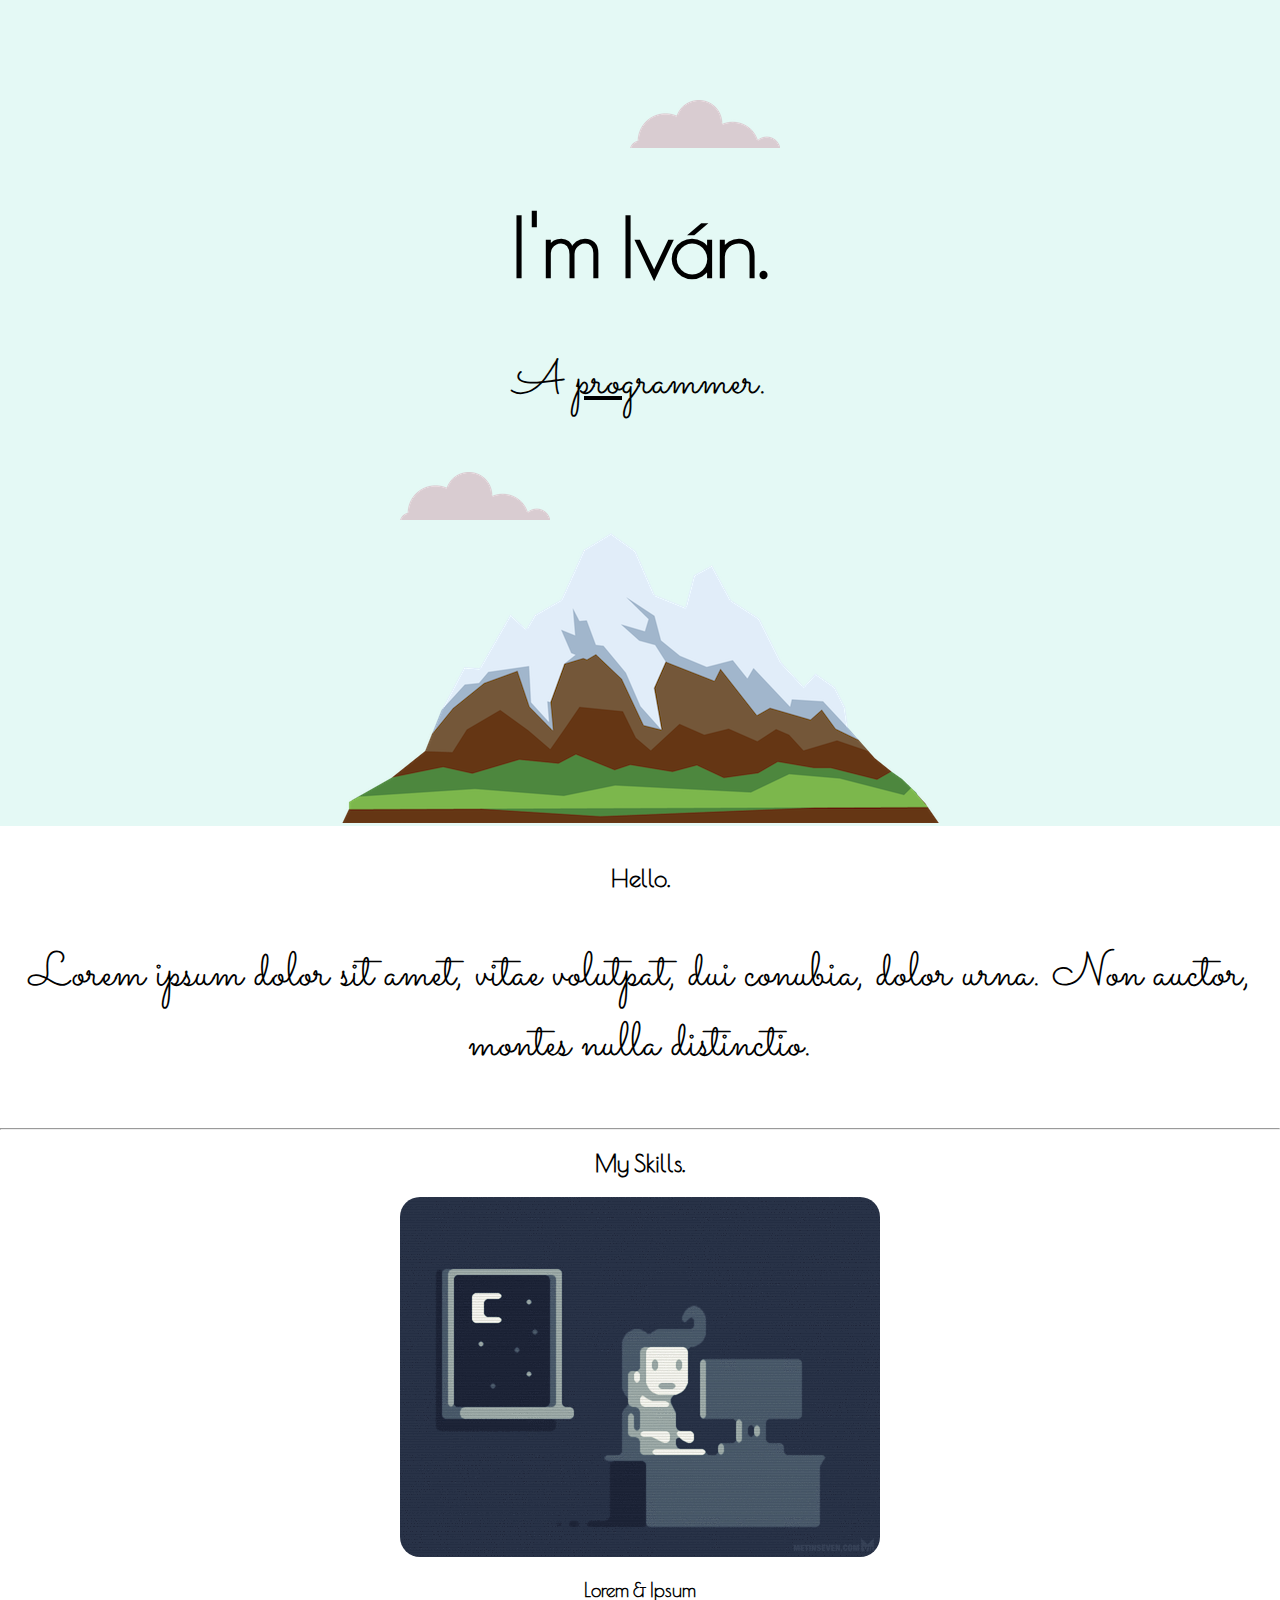
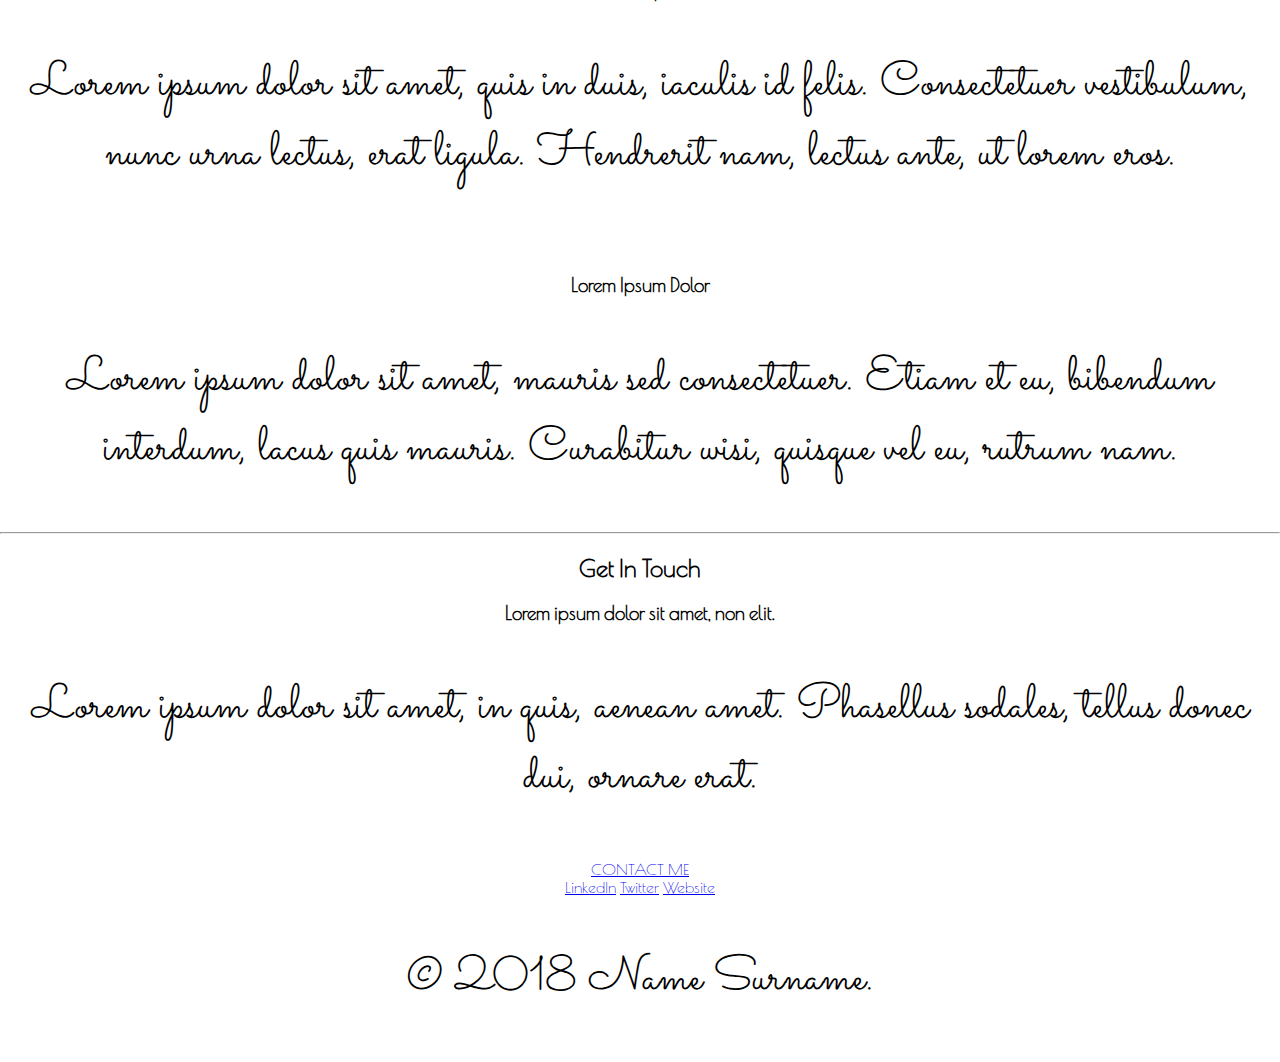
==== index.html @ 5f6c355c "Initial Commit" ====
<!DOCTYPE html>
<html lang="en" dir="ltr">

<head>
  <meta charset="utf-8">
  <title>Iván Alcázar</title>
  <link rel="stylesheet" href="css/styles.css">
  <link rel="icon" href="favicon.ico">
  <link rel="preconnect" href="https://fonts.gstatic.com">
  <link href="https://fonts.googleapis.com/css2?family=Poiret+One&family=Sacramento&display=swap" rel="stylesheet">
</head>

<body>

  <div class="top-container">
    <img class="top-cloud" src="images/cloud.png" alt="cloud-img">
    <h1>I'm Iván.</h1>
    <p>A <span class="pro">pro</span>grammer.</p>
    <img class="bottom-cloud" src="images/cloud.png" alt="cloud-img">
    <img src="images/mountain.png" alt="mountain-img">
  </div>

  <div class="middle-container">
    <div class="profile">
      <img src="" alt="">
      <h2>Hello.</h2>
      <p>Lorem ipsum dolor sit amet, vitae volutpat, dui conubia, dolor urna. Non auctor, montes nulla distinctio.</p>
    </div>
    <hr>
    <div class="skills">
      <h2>My Skills.</h2>
      <div class="skill-row">
        <img class="rounded-edges" src="images/coding.gif" alt="coding">
        <h3>Lorem & Ipsum</h3>
        <p>Lorem ipsum dolor sit amet, quis in duis, iaculis id felis. Consectetuer vestibulum, nunc urna lectus, erat ligula. Hendrerit nam, lectus ante, ut lorem eros.</p>
      </div>
      <div class="skill-row">
        <img class="" src="" alt="">
        <h3>Lorem Ipsum Dolor</h3>
        <p>Lorem ipsum dolor sit amet, mauris sed consectetuer. Etiam et eu, bibendum interdum, lacus quis mauris. Curabitur wisi, quisque vel eu, rutrum nam.</p>
      </div>
    </div>
    <hr>
    <div class="contact-me">
      <h2>Get In Touch</h2>
      <h3>Lorem ipsum dolor sit amet, non elit.</h3>
      <p>Lorem ipsum dolor sit amet, in quis, aenean amet. Phasellus sodales, tellus donec dui, ornare erat.</p>
      <a class="btn" href="mailto:name@email.com">CONTACT ME</a>
    </div>
  </div>


  <div class="bottom-container">
    <a class="footer-link" href="https://www.linkedin.com/">LinkedIn</a>
    <a class="footer-link" href="https://twitter.com/">Twitter</a>
    <a class="footer-link" href="https://www.appbrewery.co/">Website</a>
    <p>© 2018 Name Surname.</p>
  </div>

</body>

</html>
---- css/styles.css ----
body {
  margin: 0;
  text-align: center;
  font-family: 'Poiret One', cursive;
}

h1 {
  margin-top: 0;
  font-size: 5rem;
}

p {
  font-family: 'Sacramento', cursive;
  font-size: 3rem;
}

.top-container {
  background-color: #E4F9F5;
  margin: 0;
  padding-top: 200px;
}

.middle-container {}

.bottom-container {}

.rounded-edges {
  border-radius: 20px;
}

.pro {
  text-decoration: underline;
}

.bottom-cloud {
  position: absolute;
  left: 400px;
  bottom: 380px;
}

.top-cloud {
  position: absolute;
  right: 500px;
  top: 100px;
}
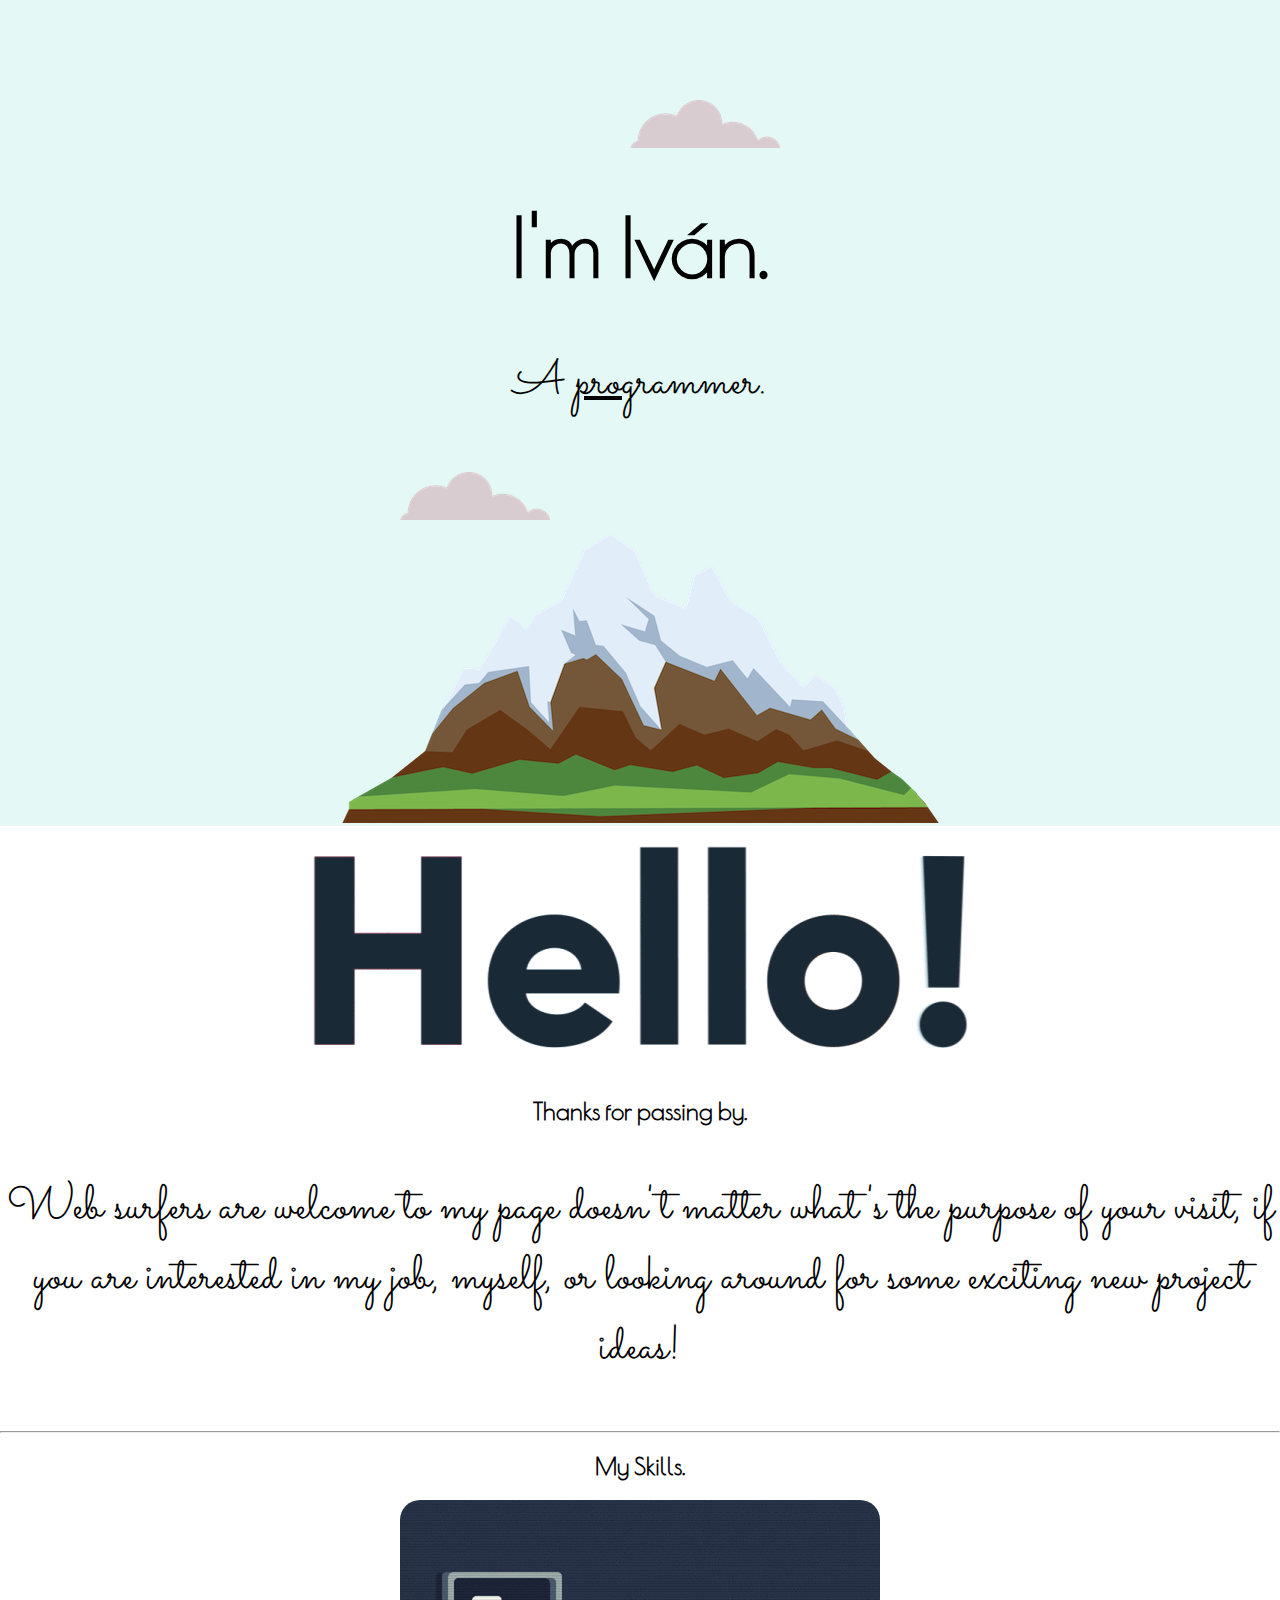
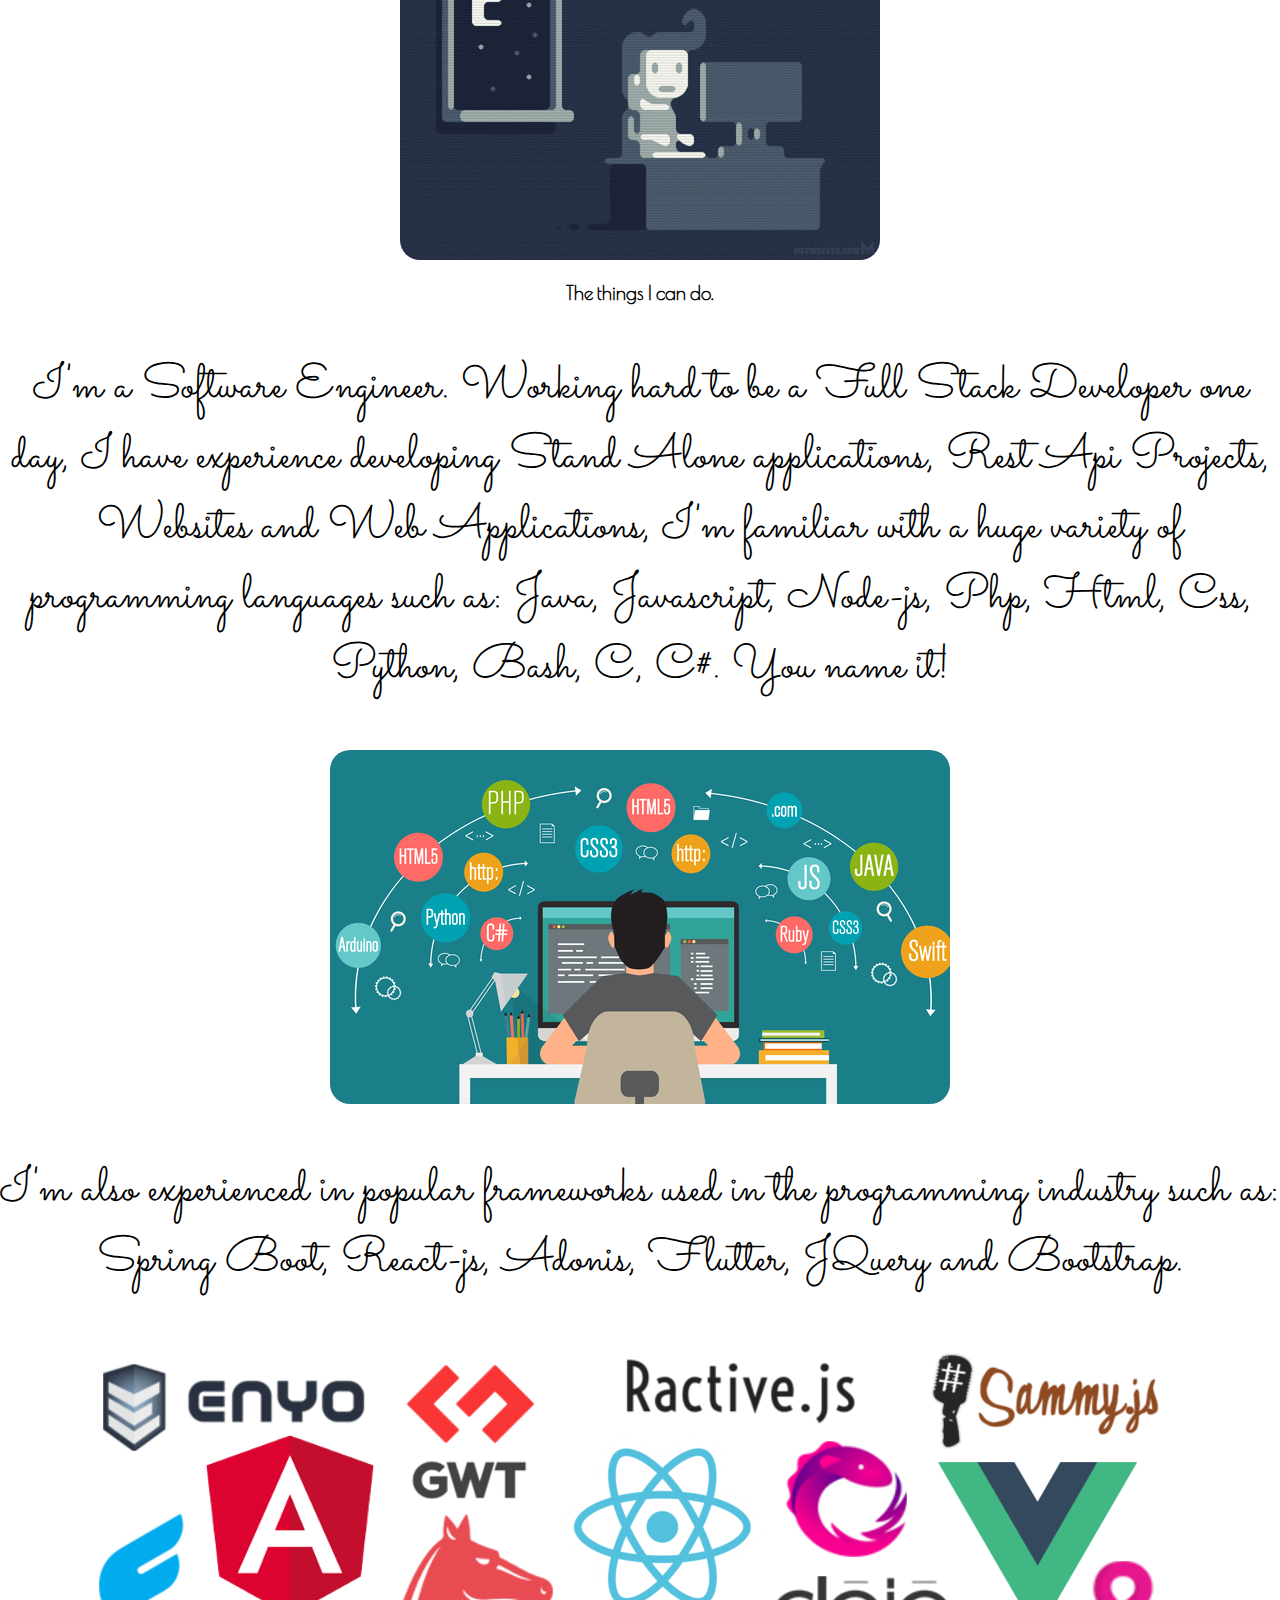
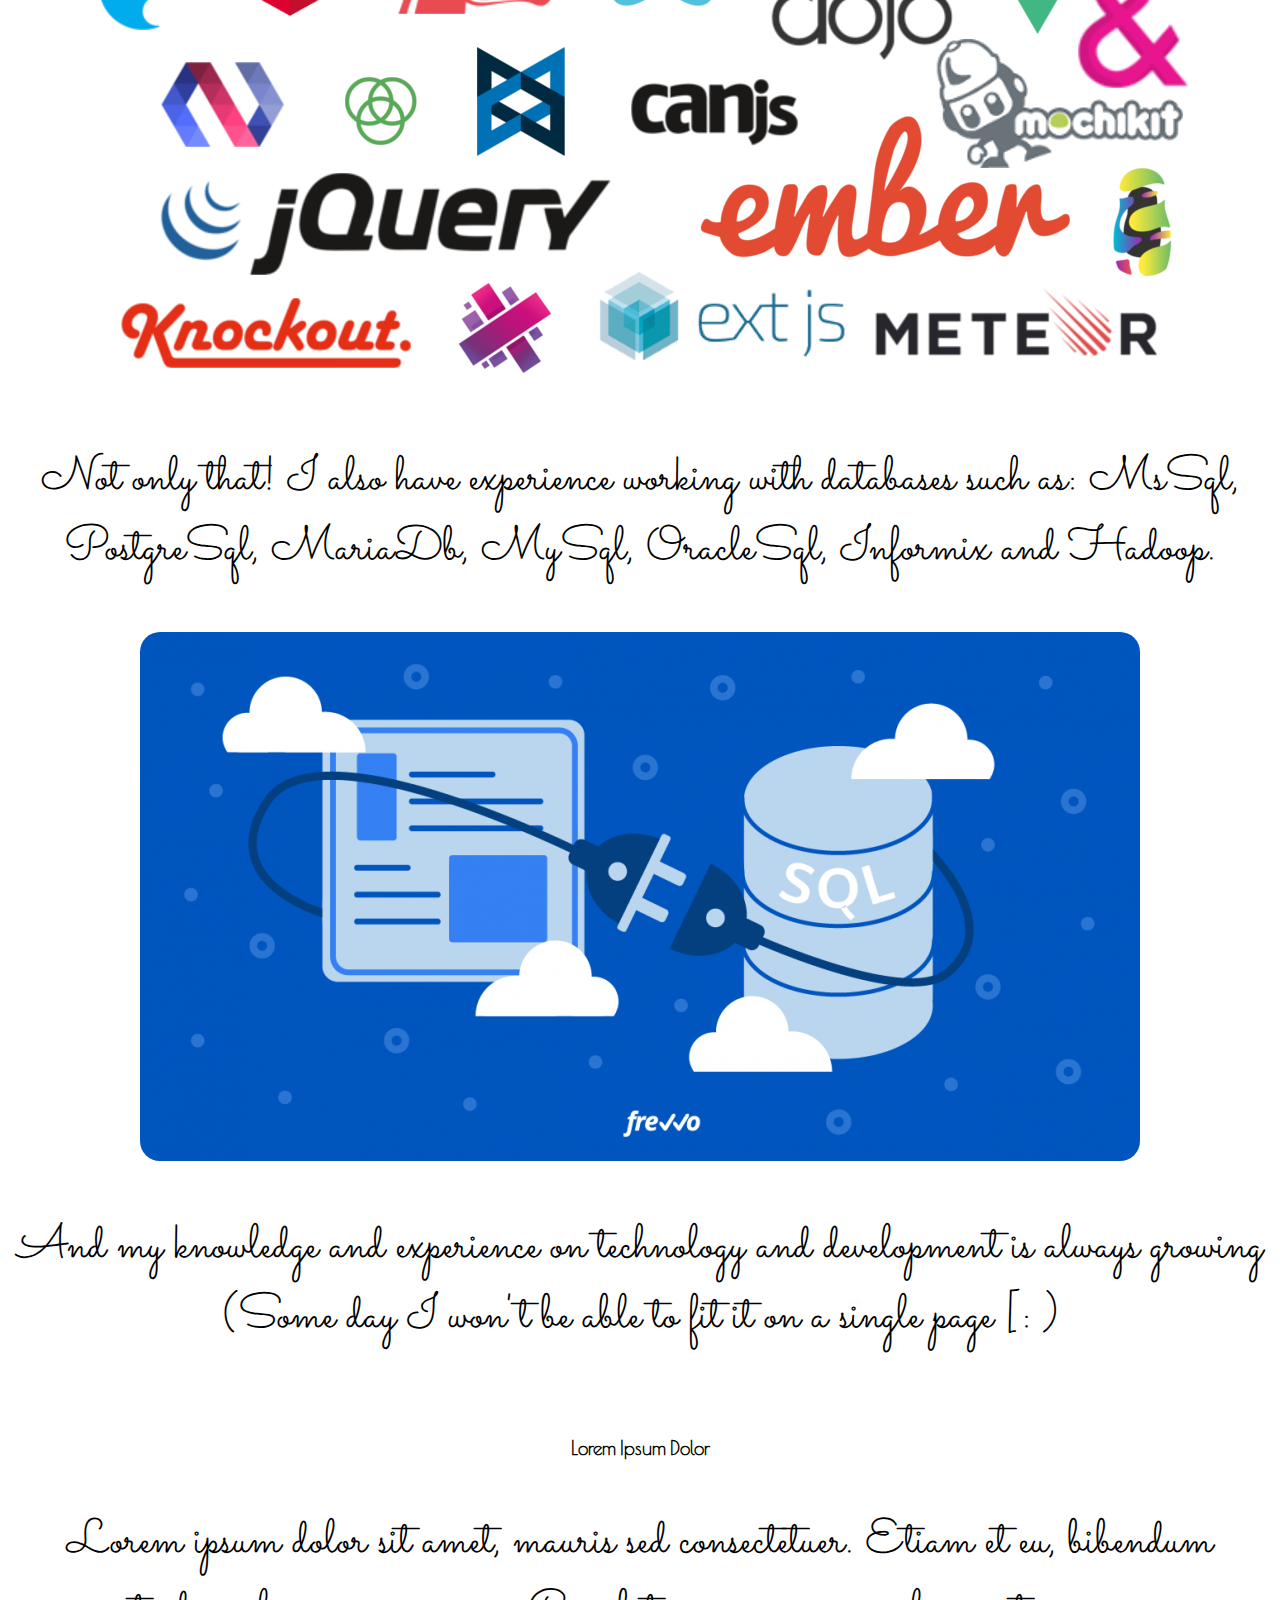
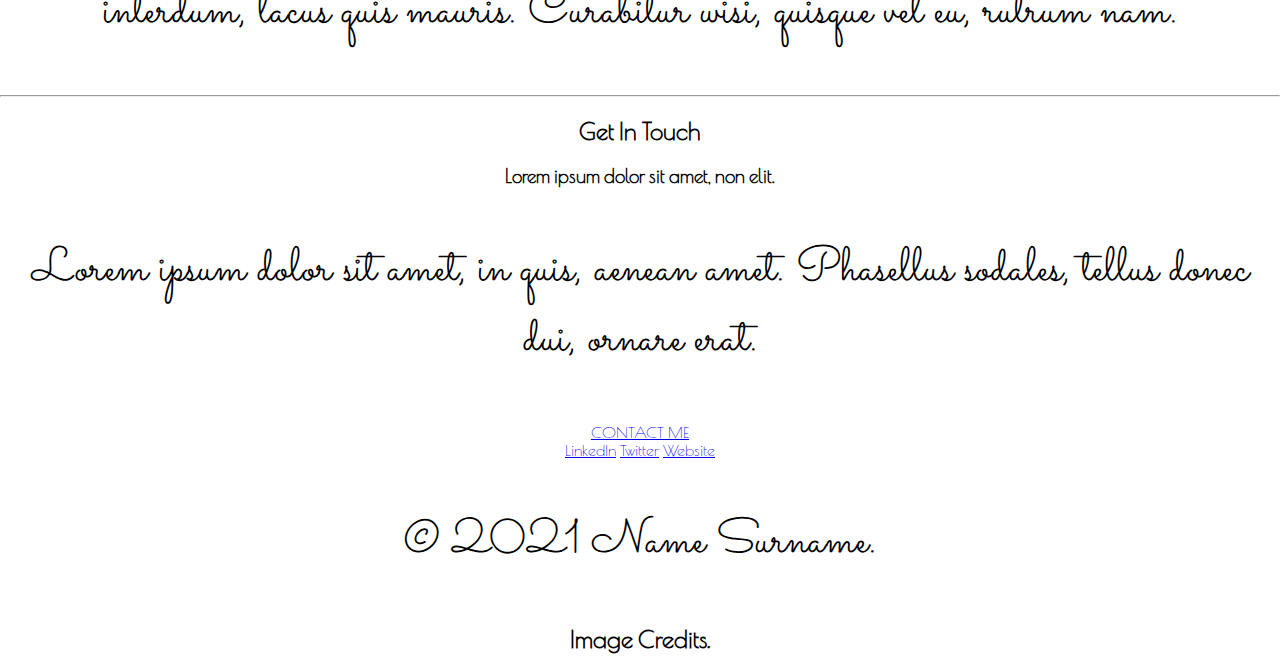
==== commit ee59391a: "paragraphs added new images added" ====
--- a/index.html
+++ b/index.html
@@ -22,17 +22,24 @@
 
   <div class="middle-container">
     <div class="profile">
-      <img src="" alt="">
-      <h2>Hello.</h2>
-      <p>Lorem ipsum dolor sit amet, vitae volutpat, dui conubia, dolor urna. Non auctor, montes nulla distinctio.</p>
+      <img class="rounded-edges" src="images/hello.gif" alt="Hello!">
+      <h2>Thanks for passing by.</h2>
+      <p>Web surfers are welcome to my page doesn't matter what's the purpose of your visit, if you are interested in my job, myself, or looking around for some exciting new project ideas!</p>
     </div>
     <hr>
     <div class="skills">
       <h2>My Skills.</h2>
       <div class="skill-row">
         <img class="rounded-edges" src="images/coding.gif" alt="coding">
-        <h3>Lorem & Ipsum</h3>
-        <p>Lorem ipsum dolor sit amet, quis in duis, iaculis id felis. Consectetuer vestibulum, nunc urna lectus, erat ligula. Hendrerit nam, lectus ante, ut lorem eros.</p>
+        <h3>The things I can do.</h3>
+        <p>I'm a Software Engineer. Working hard to be a Full Stack Developer one day, I have experience developing Stand Alone applications, Rest Api Projects, Websites and Web Applications, I'm familiar with a huge variety of programming languages
+          such as: Java, Javascript, Node-js, Php, Html, Css, Python, Bash, C, C#. You name it!</p>
+        <img class="rounded-edges" src="images/languages.jpg" alt="coding">
+        <p> I'm also experienced in popular frameworks used in the programming industry such as: Spring Boot, React-js, Adonis, Flutter, JQuery and Bootstrap.</p>
+        <img class="rounded-edges" src="images/frameworks.png" alt="coding">
+        <p> Not only that! I also have experience working with databases such as: MsSql, PostgreSql, MariaDb, MySql, OracleSql, Informix and Hadoop.</p>
+        <img class="rounded-edges" src="images/databases.png" alt="coding">
+        <p> And my knowledge and experience on technology and development is always growing (Some day I won't be able to fit it on a single page [: )</p>
       </div>
       <div class="skill-row">
         <img class="" src="" alt="">
@@ -54,7 +61,8 @@
     <a class="footer-link" href="https://www.linkedin.com/">LinkedIn</a>
     <a class="footer-link" href="https://twitter.com/">Twitter</a>
     <a class="footer-link" href="https://www.appbrewery.co/">Website</a>
-    <p>© 2018 Name Surname.</p>
+    <p>© 2021 Name Surname.</p>
+    <h2>Image Credits.</h2>
   </div>
 
 </body>
--- a/css/styles.css
+++ b/css/styles.css
@@ -5,6 +5,7 @@
 }
 
 h1 {
+  font-size: 562.5%;
   margin-top: 0;
   font-size: 5rem;
 }
@@ -43,3 +44,8 @@
   right: 500px;
   top: 100px;
 }
+
+#oversized {
+  width: 480px;
+  height: 360px;
+}
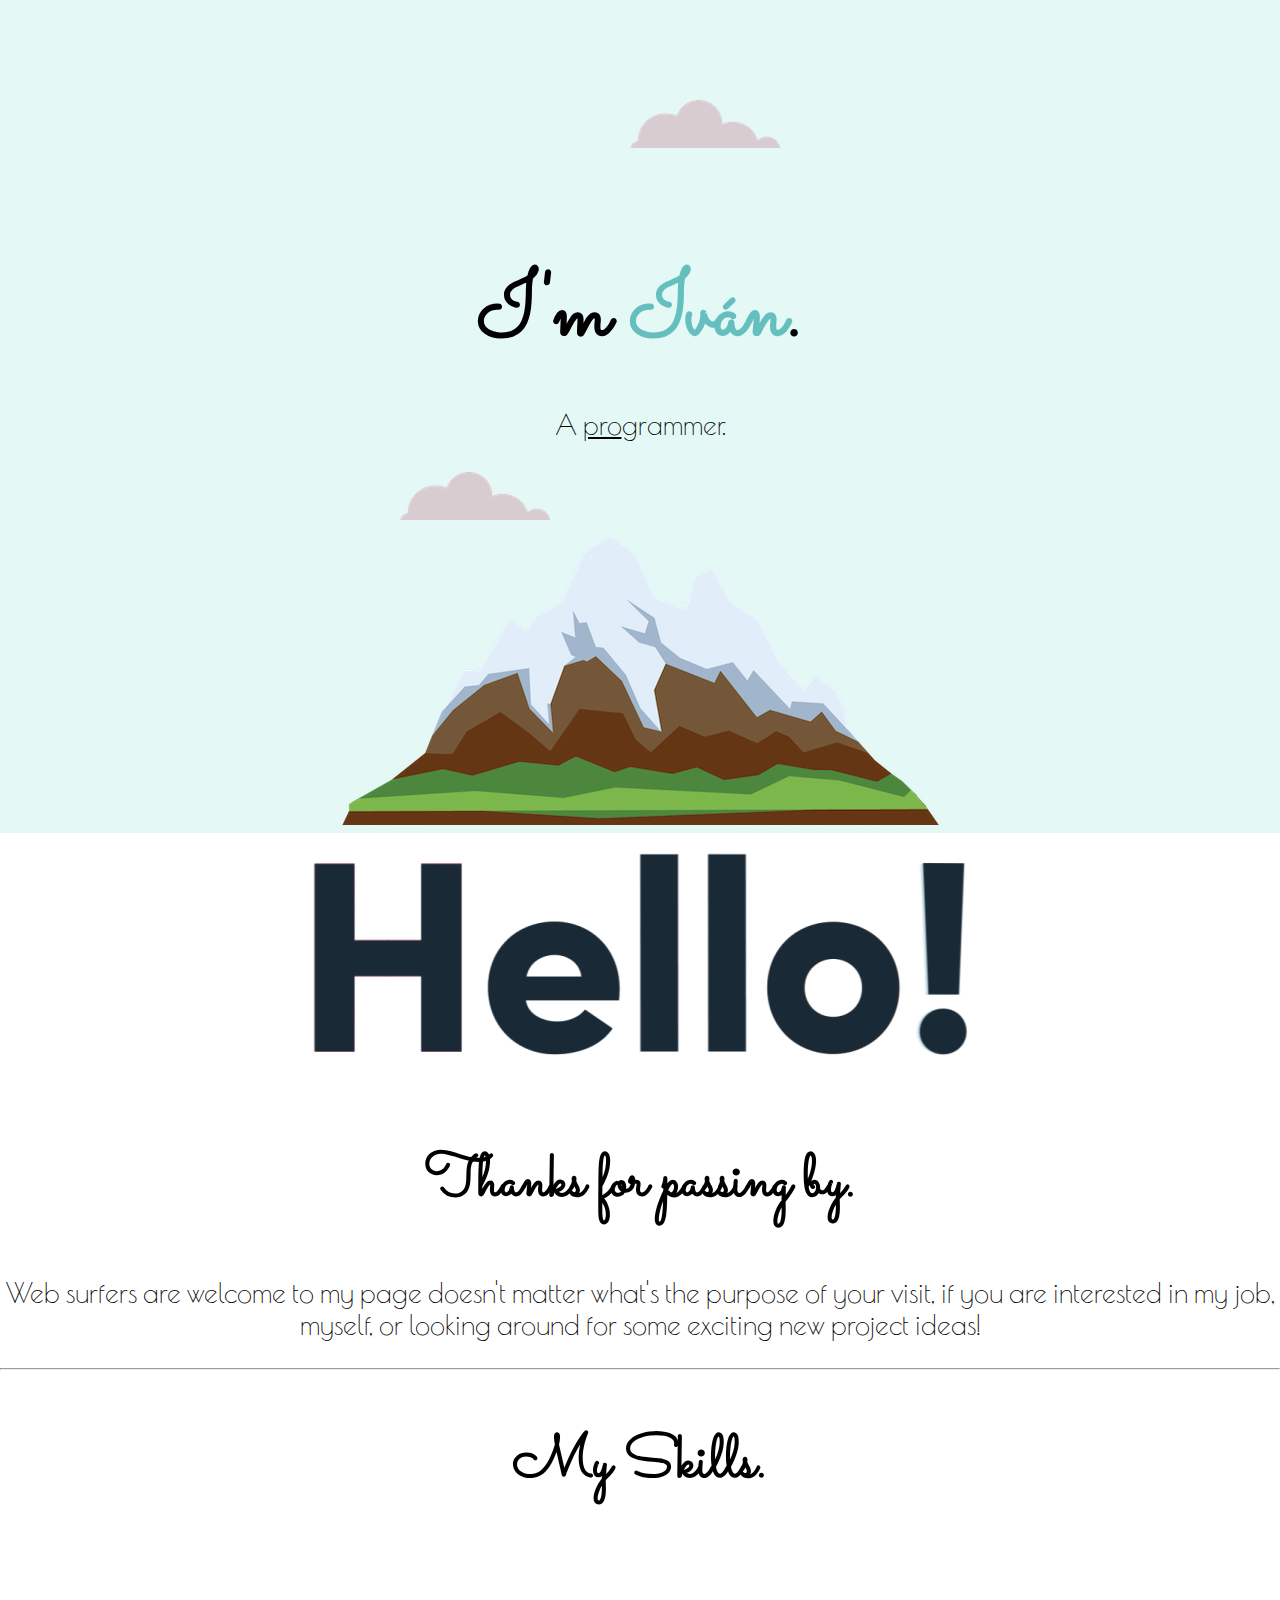
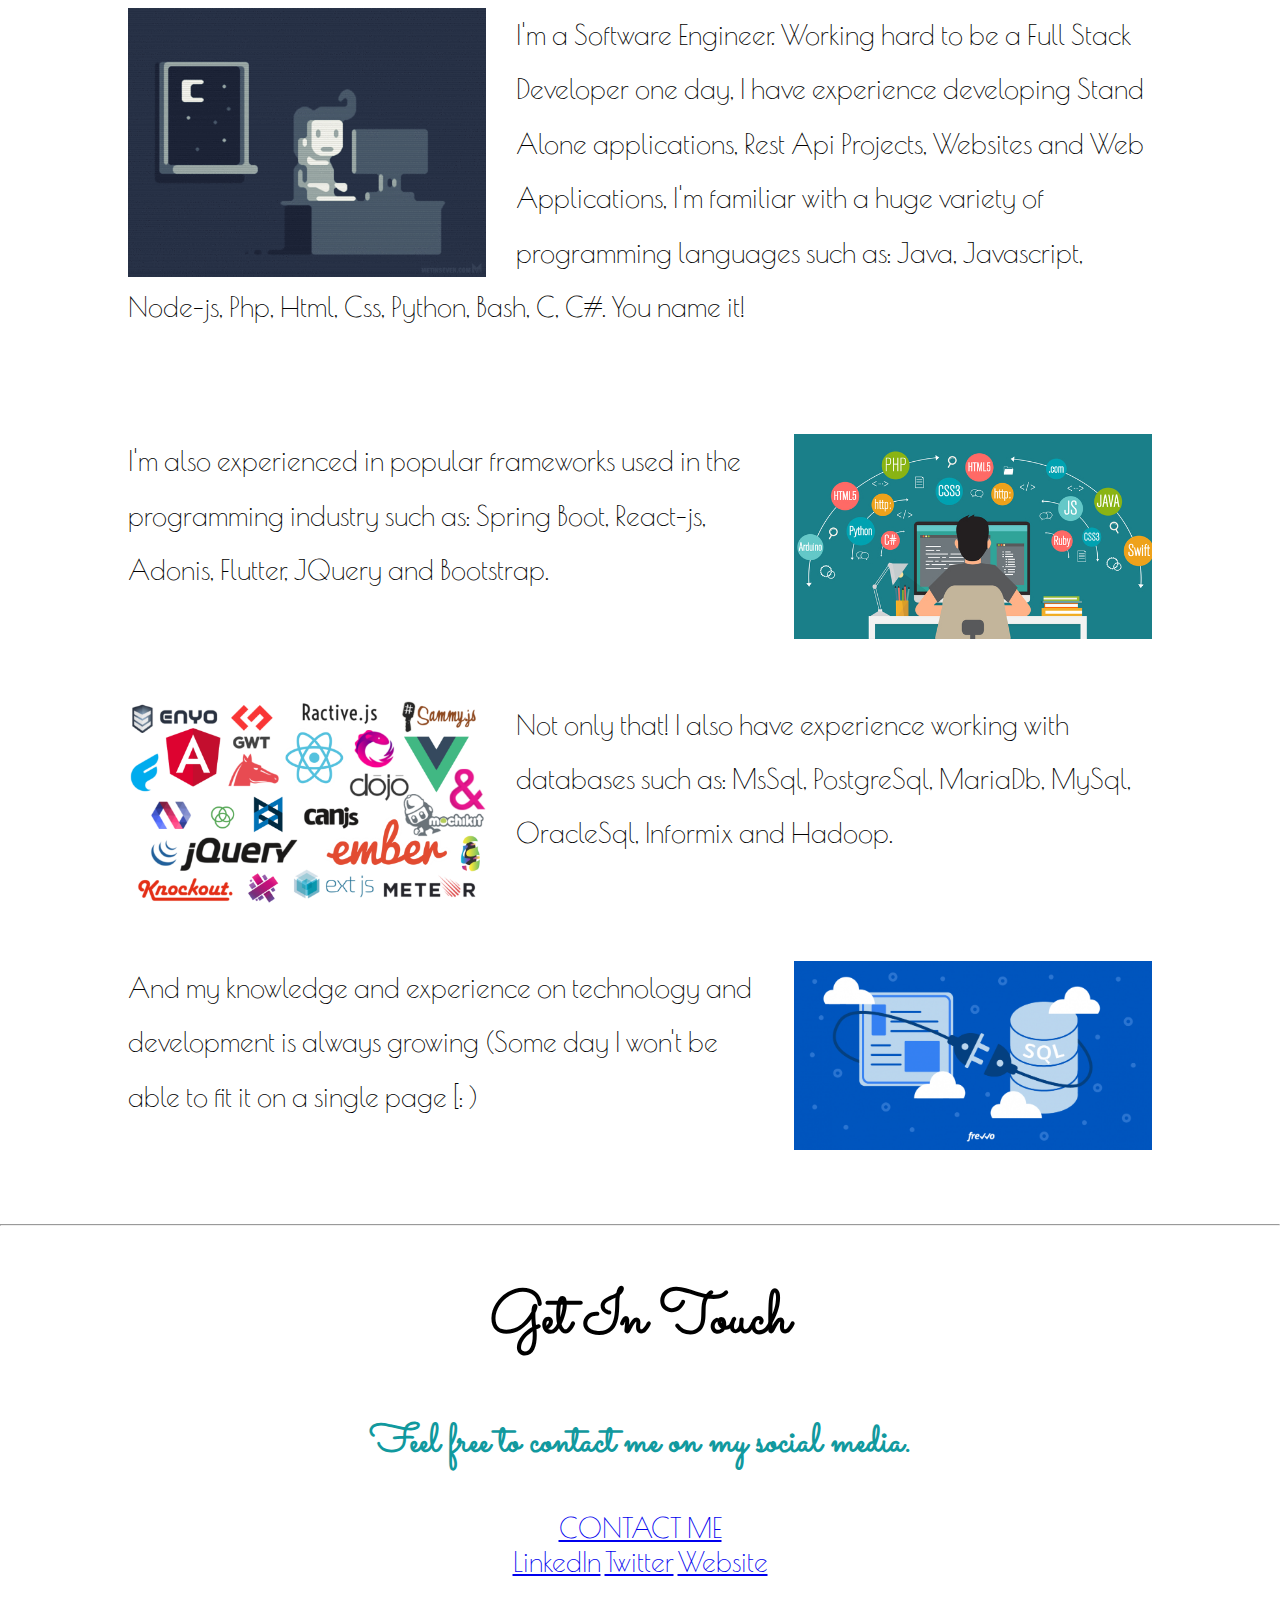
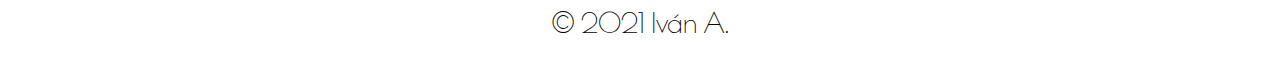
==== commit 8b7dbe54: "last update" ====
--- a/index.html
+++ b/index.html
@@ -1,70 +1,87 @@
 <!DOCTYPE html>
 <html lang="en" dir="ltr">
+  <head>
+    <meta charset="utf-8" />
+    <title>Iván A</title>
+    <link rel="stylesheet" href="css/styles.css" />
+    <link rel="icon" href="favicon.ico" />
+    <link rel="preconnect" href="https://fonts.gstatic.com" />
+    <link
+      href="https://fonts.googleapis.com/css2?family=Poiret+One&family=Sacramento&display=swap"
+      rel="stylesheet"
+    />
+  </head>
 
-<head>
-  <meta charset="utf-8">
-  <title>Iván Alcázar</title>
-  <link rel="stylesheet" href="css/styles.css">
-  <link rel="icon" href="favicon.ico">
-  <link rel="preconnect" href="https://fonts.gstatic.com">
-  <link href="https://fonts.googleapis.com/css2?family=Poiret+One&family=Sacramento&display=swap" rel="stylesheet">
-</head>
+  <body>
+    <div class="top-container">
+      <img class="top-cloud" src="images/cloud.png" alt="cloud-img" />
+      <h1>I'm <span class="name">Iván</span>.</h1>
+      <p>A <span class="pro">pro</span>grammer.</p>
+      <img class="bottom-cloud" src="images/cloud.png" alt="cloud-img" />
+      <img src="images/mountain.png" alt="mountain-img" />
+    </div>
 
-<body>
-
-  <div class="top-container">
-    <img class="top-cloud" src="images/cloud.png" alt="cloud-img">
-    <h1>I'm Iván.</h1>
-    <p>A <span class="pro">pro</span>grammer.</p>
-    <img class="bottom-cloud" src="images/cloud.png" alt="cloud-img">
-    <img src="images/mountain.png" alt="mountain-img">
-  </div>
-
-  <div class="middle-container">
-    <div class="profile">
-      <img class="rounded-edges" src="images/hello.gif" alt="Hello!">
-      <h2>Thanks for passing by.</h2>
-      <p>Web surfers are welcome to my page doesn't matter what's the purpose of your visit, if you are interested in my job, myself, or looking around for some exciting new project ideas!</p>
-    </div>
-    <hr>
-    <div class="skills">
-      <h2>My Skills.</h2>
-      <div class="skill-row">
-        <img class="rounded-edges" src="images/coding.gif" alt="coding">
-        <h3>The things I can do.</h3>
-        <p>I'm a Software Engineer. Working hard to be a Full Stack Developer one day, I have experience developing Stand Alone applications, Rest Api Projects, Websites and Web Applications, I'm familiar with a huge variety of programming languages
-          such as: Java, Javascript, Node-js, Php, Html, Css, Python, Bash, C, C#. You name it!</p>
-        <img class="rounded-edges" src="images/languages.jpg" alt="coding">
-        <p> I'm also experienced in popular frameworks used in the programming industry such as: Spring Boot, React-js, Adonis, Flutter, JQuery and Bootstrap.</p>
-        <img class="rounded-edges" src="images/frameworks.png" alt="coding">
-        <p> Not only that! I also have experience working with databases such as: MsSql, PostgreSql, MariaDb, MySql, OracleSql, Informix and Hadoop.</p>
-        <img class="rounded-edges" src="images/databases.png" alt="coding">
-        <p> And my knowledge and experience on technology and development is always growing (Some day I won't be able to fit it on a single page [: )</p>
+    <div class="middle-container">
+      <div class="profile">
+        <img class="rounded-edges" src="images/hello.gif" alt="Hello!" />
+        <h2>Thanks for passing by.</h2>
+        <p>
+          Web surfers are welcome to my page doesn't matter what's the purpose
+          of your visit, if you are interested in my job, myself, or looking
+          around for some exciting new project ideas!
+        </p>
       </div>
-      <div class="skill-row">
-        <img class="" src="" alt="">
-        <h3>Lorem Ipsum Dolor</h3>
-        <p>Lorem ipsum dolor sit amet, mauris sed consectetuer. Etiam et eu, bibendum interdum, lacus quis mauris. Curabitur wisi, quisque vel eu, rutrum nam.</p>
+      <hr />
+      <div class="skills">
+        <h2>My Skills.</h2>
+        <div class="skill-row">
+          <img class="image-1" src="images/coding.gif" alt="coding" />
+          <p>
+            I'm a Software Engineer. Working hard to be a Full Stack Developer
+            one day, I have experience developing Stand Alone applications, Rest
+            Api Projects, Websites and Web Applications, I'm familiar with a
+            huge variety of programming languages such as: Java, Javascript,
+            Node-js, Php, Html, Css, Python, Bash, C, C#. You name it!
+          </p>
+        </div>
+        <div class="skill-row">
+          <img class="image-2" src="images/languages.jpg" alt="coding" />
+          <p>
+            I'm also experienced in popular frameworks used in the programming
+            industry such as: Spring Boot, React-js, Adonis, Flutter, JQuery and
+            Bootstrap.
+          </p>
+        </div>
+        <div class="skill-row">
+          <img class="image-1" src="images/frameworks.png" alt="coding" />
+          <p>
+            Not only that! I also have experience working with databases such
+            as: MsSql, PostgreSql, MariaDb, MySql, OracleSql, Informix and
+            Hadoop.
+          </p>
+        </div>
+        <div class="skill-row">
+          <img class="image-2" src="images/databases.png" alt="coding" />
+          <p>
+            And my knowledge and experience on technology and development is
+            always growing (Some day I won't be able to fit it on a single page
+            [: )
+          </p>
+        </div>
+      </div>
+      <hr />
+      <div class="contact-me">
+        <h2>Get In Touch</h2>
+        <h3>Feel free to contact me on my social media.</h3>
+        <a class="btn" href="mailto:name@email.com">CONTACT ME</a>
       </div>
     </div>
-    <hr>
-    <div class="contact-me">
-      <h2>Get In Touch</h2>
-      <h3>Lorem ipsum dolor sit amet, non elit.</h3>
-      <p>Lorem ipsum dolor sit amet, in quis, aenean amet. Phasellus sodales, tellus donec dui, ornare erat.</p>
-      <a class="btn" href="mailto:name@email.com">CONTACT ME</a>
+
+    <div class="bottom-container">
+      <a class="footer-link" href="https://www.linkedin.com/">LinkedIn</a>
+      <a class="footer-link" href="https://twitter.com/">Twitter</a>
+      <a class="footer-link" href="https://www.appbrewery.co/">Website</a>
+      <p>© 2021 Iván A.</p>
     </div>
-  </div>
-
-
-  <div class="bottom-container">
-    <a class="footer-link" href="https://www.linkedin.com/">LinkedIn</a>
-    <a class="footer-link" href="https://twitter.com/">Twitter</a>
-    <a class="footer-link" href="https://www.appbrewery.co/">Website</a>
-    <p>© 2021 Name Surname.</p>
-    <h2>Image Credits.</h2>
-  </div>
-
-</body>
-
+  </body>
 </html>
--- a/css/styles.css
+++ b/css/styles.css
@@ -1,18 +1,31 @@
 body {
   margin: 0;
   text-align: center;
-  font-family: 'Poiret One', cursive;
+  font-family: 'Sacramento', cursive;
 }
 
 h1 {
   font-size: 562.5%;
-  margin-top: 0;
-  font-size: 5rem;
+  margin: 50px auto 0 auto;  
+}
+
+h2{
+  font-size: 3.75rem;
+}
+
+h3{
+  font-size: 2.5rem;
+  color: #11999E;
+}
+
+a{
+  font-family: 'Poiret One', cursive;
+  font-size: 1.7rem;
 }
 
 p {
-  font-family: 'Sacramento', cursive;
-  font-size: 3rem;
+  font-family: 'Poiret One', cursive;
+  font-size: 1.7rem;
 }
 
 .top-container {
@@ -25,12 +38,24 @@
 
 .bottom-container {}
 
+.skill-row{
+  width: 80%;
+  margin: 100px auto 100px auto;
+  text-align: left;
+  line-height: 2;
+}
+
 .rounded-edges {
   border-radius: 20px;
 }
 
 .pro {
   text-decoration: underline;
+  font-weight: normal;
+}
+
+.name{
+  color: #66BFBF;
 }
 
 .bottom-cloud {
@@ -49,3 +74,15 @@
   width: 480px;
   height: 360px;
 }
+
+.image-1{
+  width: 35%;
+  float: left;
+  margin-right: 30px;
+}
+
+.image-2{
+  width: 35%;
+  float: right;
+  margin-left: 30px;
+}
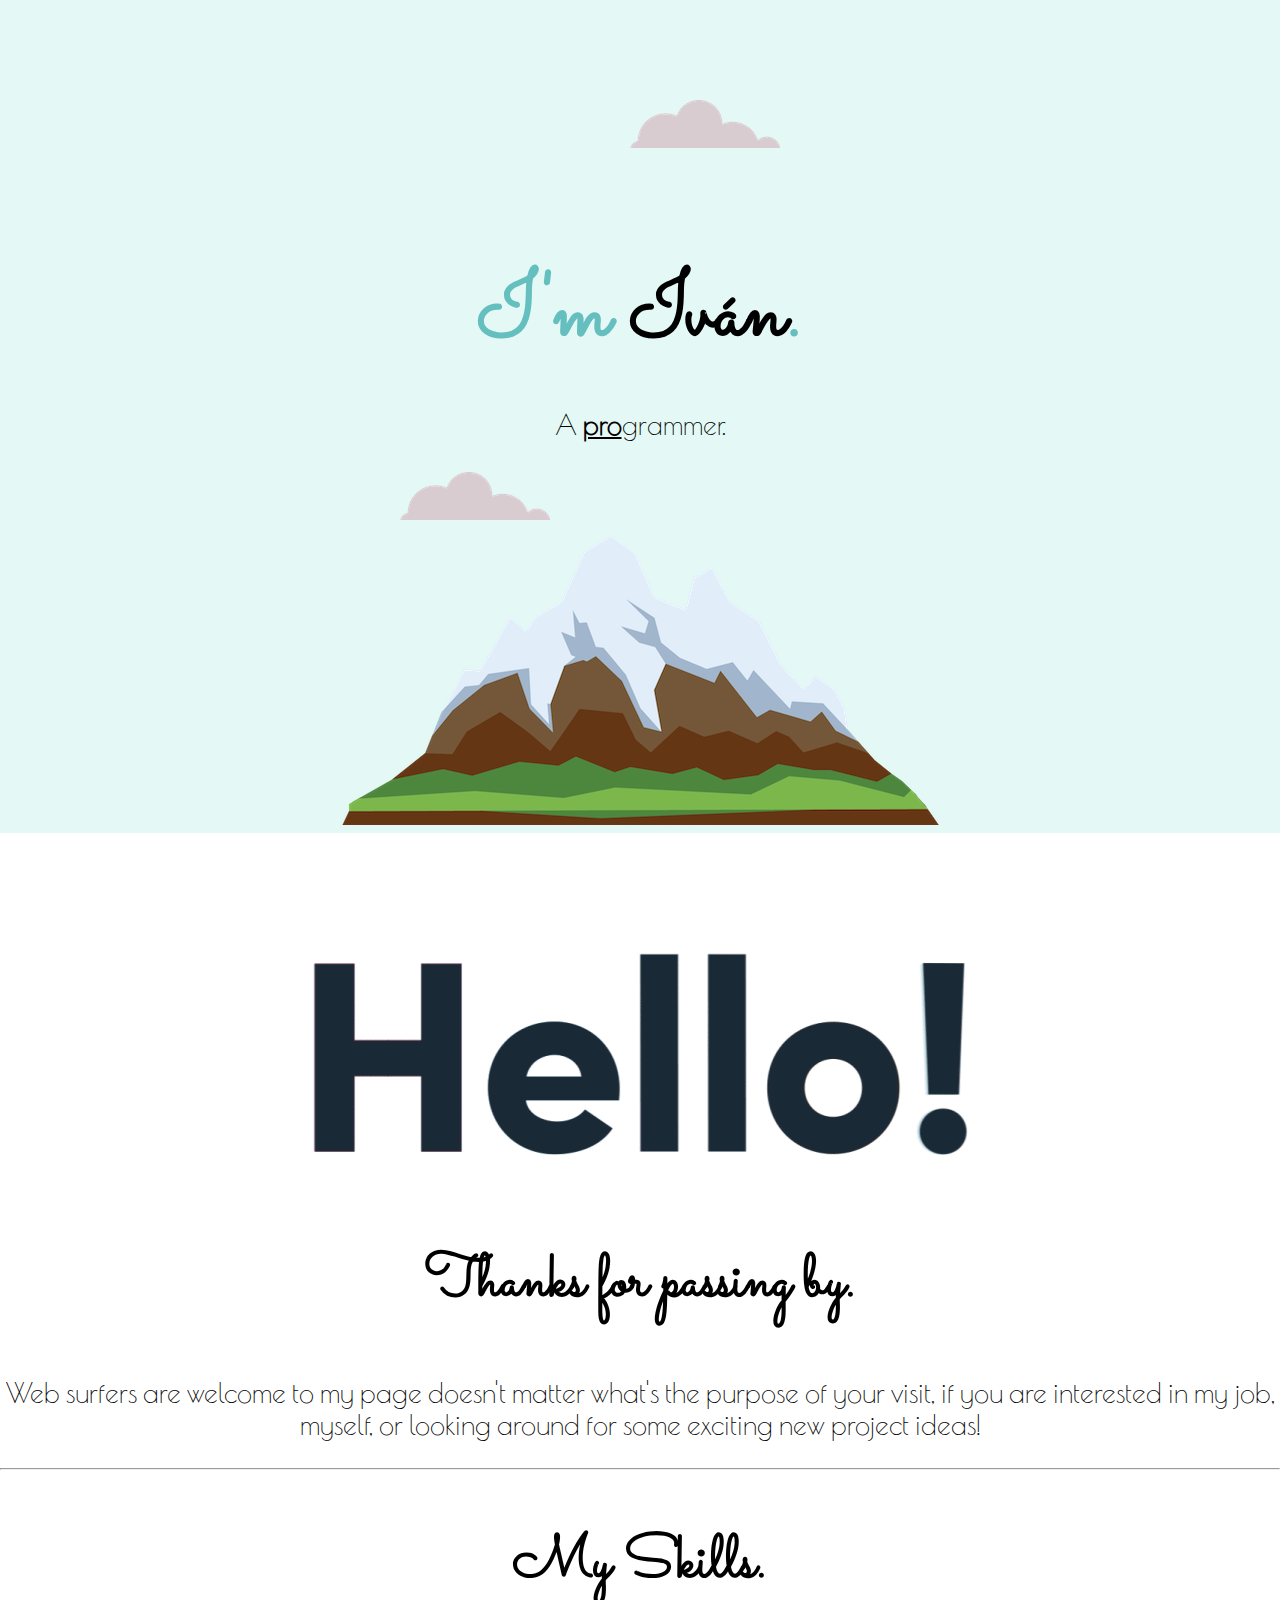
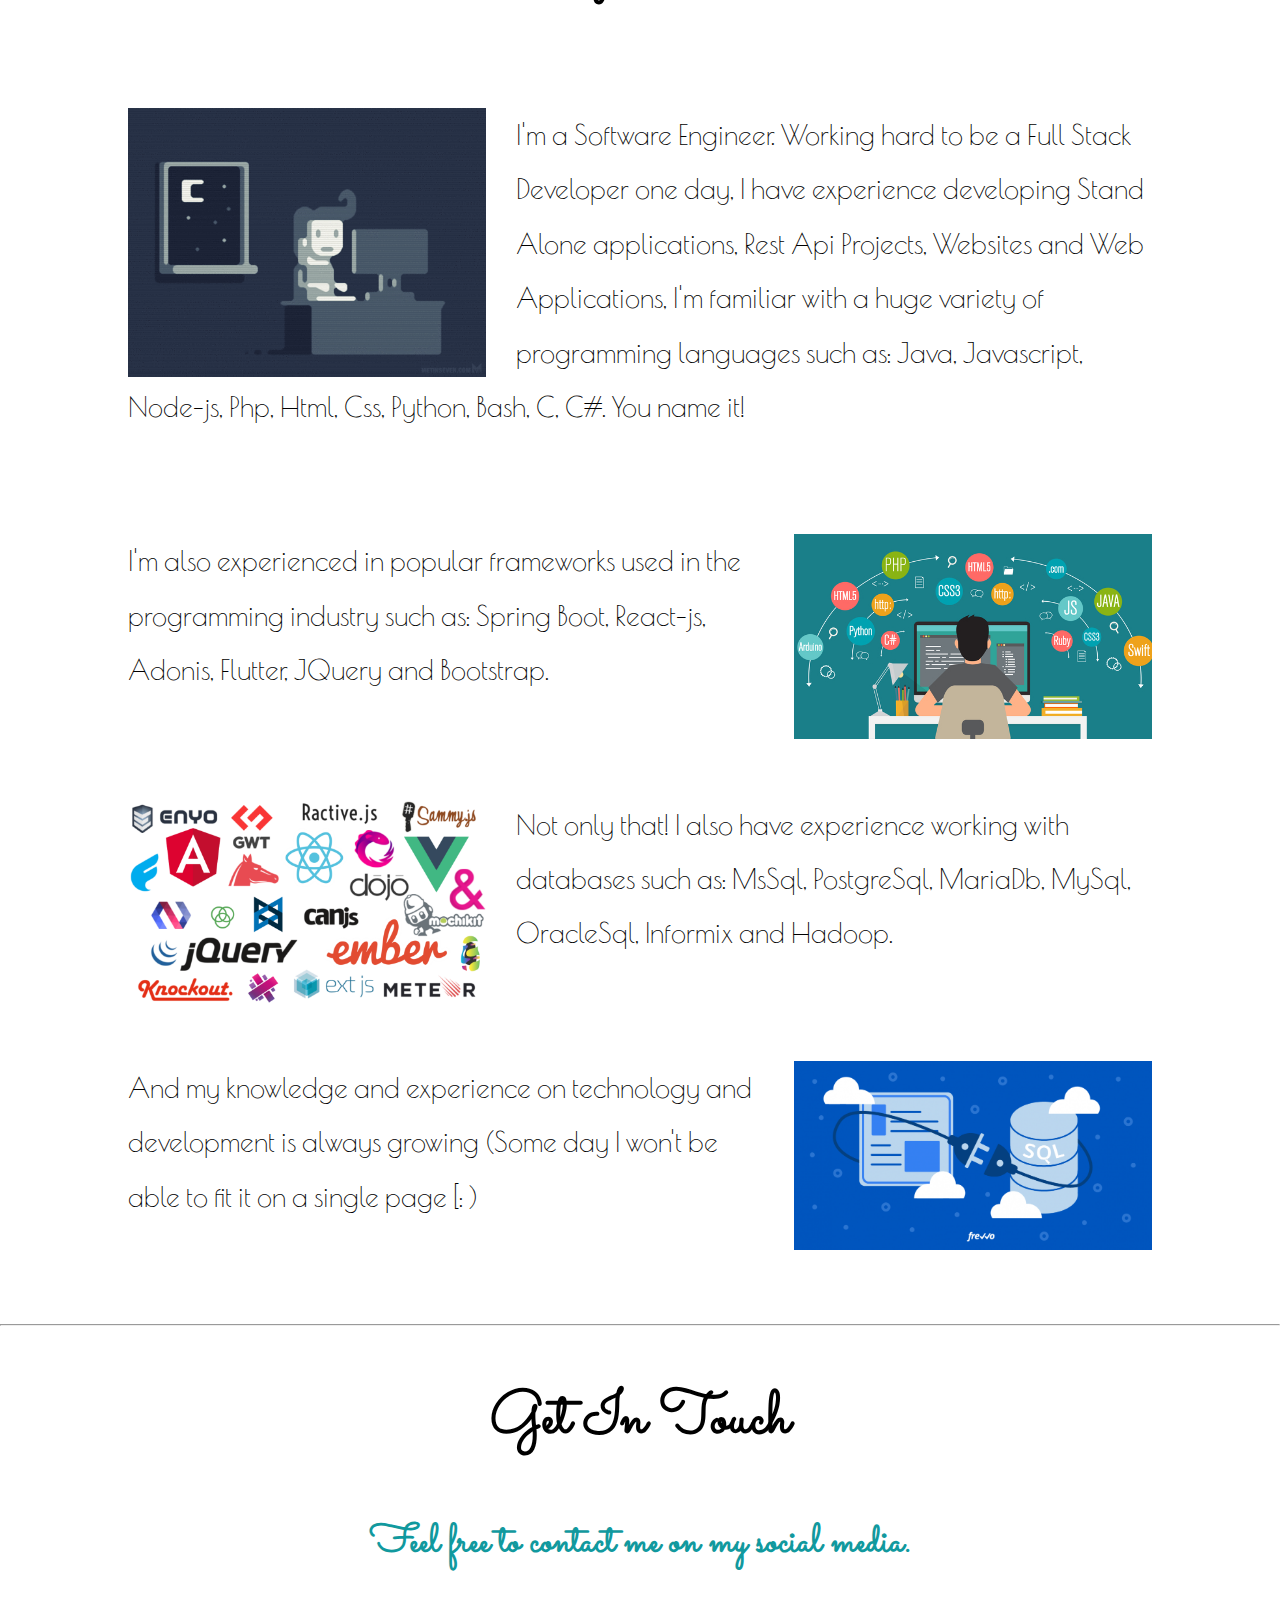
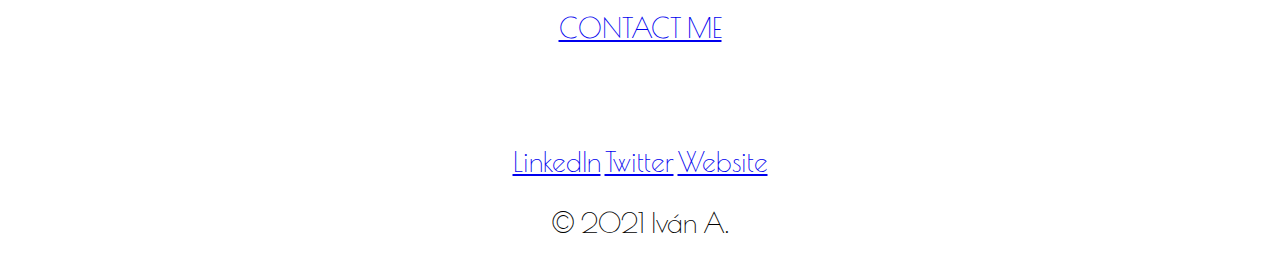
==== commit dcd0d719: "Css styling" ====
--- a/index.html
+++ b/index.html
@@ -15,7 +15,7 @@
   <body>
     <div class="top-container">
       <img class="top-cloud" src="images/cloud.png" alt="cloud-img" />
-      <h1>I'm <span class="name">Iván</span>.</h1>
+      <h1 class="name">I'm <span class="black">Iván</span>.</h1>
       <p>A <span class="pro">pro</span>grammer.</p>
       <img class="bottom-cloud" src="images/cloud.png" alt="cloud-img" />
       <img src="images/mountain.png" alt="mountain-img" />
--- a/css/styles.css
+++ b/css/styles.css
@@ -34,7 +34,9 @@
   padding-top: 200px;
 }
 
-.middle-container {}
+.middle-container {
+  margin: 100px 0;
+}
 
 .bottom-container {}
 
@@ -51,11 +53,15 @@
 
 .pro {
   text-decoration: underline;
-  font-weight: normal;
+  font-weight: bold;
 }
 
 .name{
   color: #66BFBF;
+}
+
+.black{
+  color: #000000;
 }
 
 .bottom-cloud {
